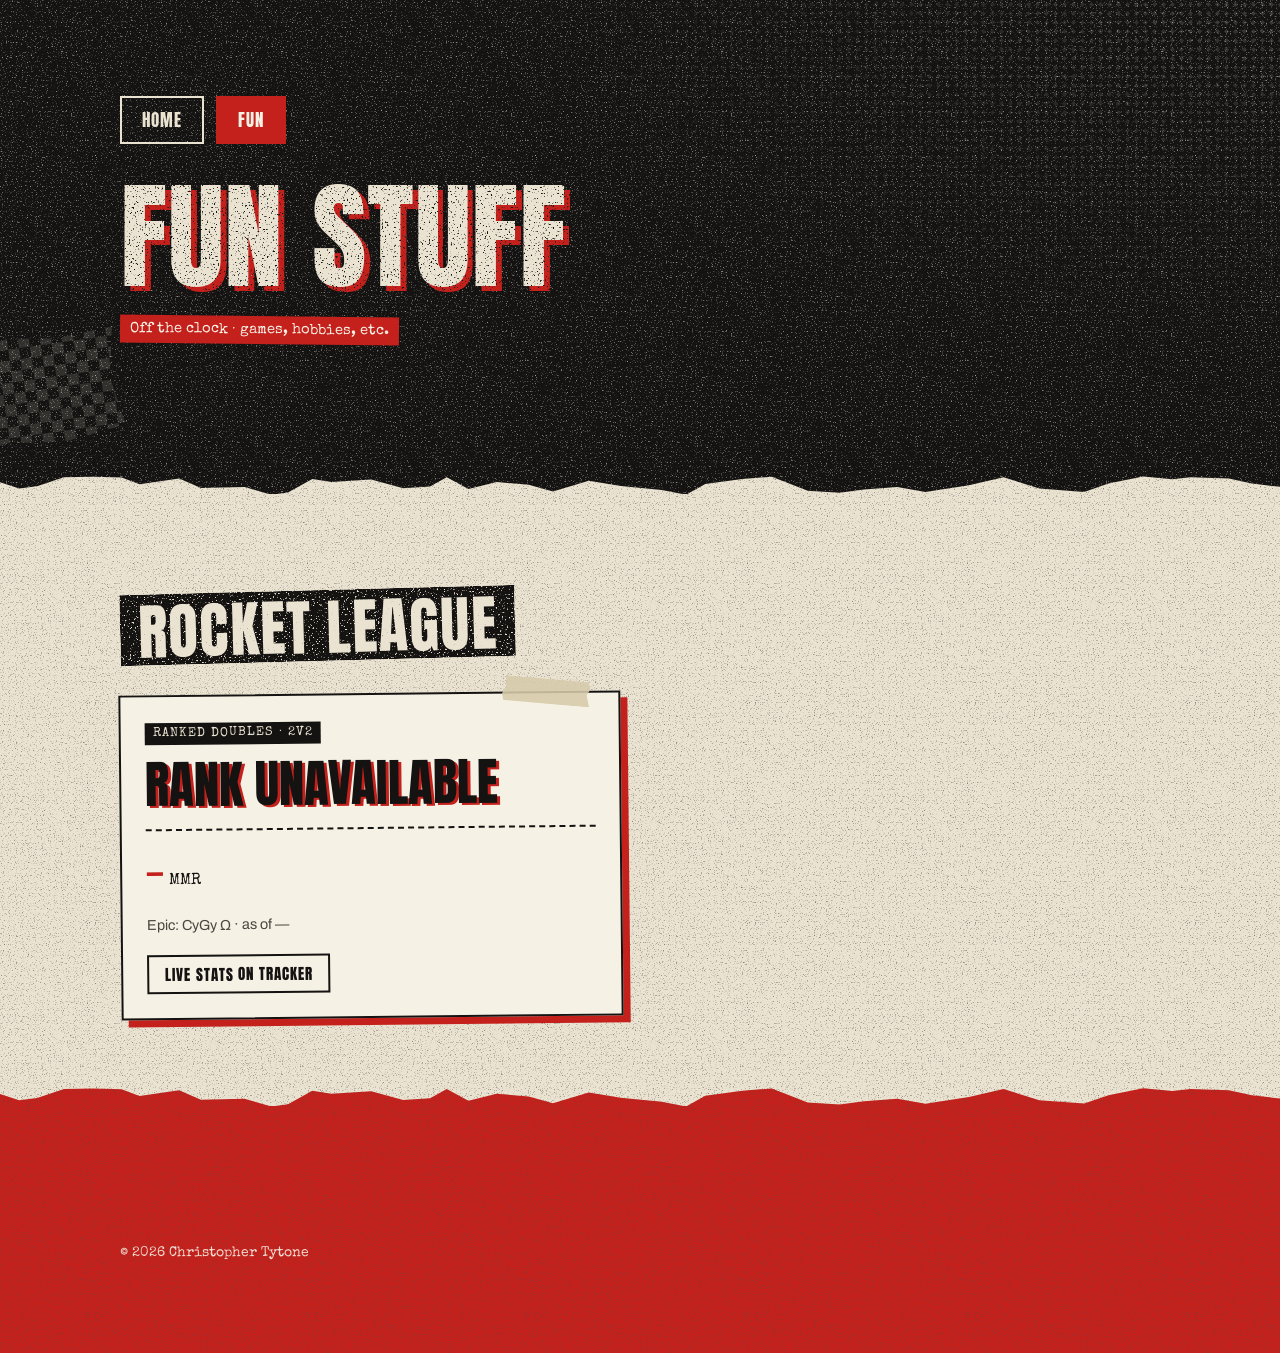
==== fun.html @ 28d4c664 "Add Fun page with auto-updating Rocket League rank" ====
<!doctype html>
<html lang="en">
<head>
  <meta charset="utf-8">
  <meta name="viewport" content="width=device-width,initial-scale=1">
  <title>Fun · Christopher Tytone</title>
  <meta name="description" content="The non-work stuff: games, hobbies, and whatever else.">
  <link rel="preconnect" href="https://fonts.googleapis.com">
  <link rel="preconnect" href="https://fonts.gstatic.com" crossorigin>
  <link href="https://fonts.googleapis.com/css2?family=Anton&family=Archivo:wght@400;600&family=Special+Elite&display=swap" rel="stylesheet">
  <link rel="stylesheet" href="styles.css">
</head>
<body>
  <header class="hero hero-compact">
    <div class="container">
      <nav class="links site-nav" aria-label="Site">
        <a class="btn" href="index.html">Home</a>
        <a class="btn btn-primary" href="fun.html" aria-current="page">Fun</a>
      </nav>
      <h1 class="name">Fun Stuff</h1>
      <p class="subline">Off the clock · games, hobbies, etc.</p>
    </div>
  </header>

  <main>
    <section id="fun" class="section" aria-labelledby="fun-heading">
      <div class="container">
        <h2 id="fun-heading" class="section-title">Rocket League</h2>
        <div class="fun-grid">

          <!--
            Filled in from data/rocket-league.json, which the
            "Update Rocket League rank" GitHub Action refreshes every 6 hours.
            If the file can't be loaded, the card shows "Rank unavailable".
          -->
          <article class="rank-card" id="rl-card">
            <p class="label" data-rl="playlist">Ranked Doubles · 2v2</p>
            <p class="rank-name" data-rl="rank">Rank loading…</p>
            <p class="rank-division" data-rl="division"></p>
            <p class="rank-mmr"><span data-rl="mmr">—</span> MMR</p>
            <p class="rank-meta">Epic: CyGy Ω · as of <time data-rl="updated">—</time></p>
            <a class="btn btn-small" href="https://rocketleague.tracker.network/rocket-league/profile/epic/CyGy%20%CE%A9/mmr?playlist=11" target="_blank" rel="noopener noreferrer">Live stats on Tracker</a>
          </article>

        </div>
      </div>
    </section>
  </main>

  <footer id="contact" class="section">
    <div class="container">
      <p class="small">© <span id="year"></span> Christopher Tytone</p>
    </div>
  </footer>

  <script>
    document.getElementById('year').textContent = new Date().getFullYear();

    // Rocket League rank, written by the GitHub Action
    fetch('data/rocket-league.json', { cache: 'no-cache' })
      .then(r => r.ok ? r.json() : Promise.reject(r.status))
      .then(d => {
        const set = (k, v) => { const el = document.querySelector(`[data-rl="${k}"]`); if (el && v != null) el.textContent = v; };
        set('playlist', d.playlist);
        set('rank', d.rank);
        set('division', d.division);
        set('mmr', d.mmr != null ? Number(d.mmr).toLocaleString() : null);
        if (d.updated) {
          const t = document.querySelector('[data-rl="updated"]');
          t.dateTime = d.updated;
          t.textContent = new Date(d.updated).toLocaleDateString(undefined, { month: 'short', day: 'numeric', year: 'numeric' });
        }
      })
      .catch(() => {
        document.querySelector('[data-rl="rank"]').textContent = 'Rank unavailable';
      });
  </script>
</body>
</html>
---- styles.css ----
/* Tokens */
:root{
  --ink: #141312;
  --paper: #ebe3d1;
  --paper-light: #f6f1e5;
  --red: #c4201c;
  --muted: #4a4640;
  --container-max: 1080px;
  --display: "Anton", Impact, "Arial Narrow", sans-serif;
  --type: "Special Elite", "Courier New", monospace;
  --sans: "Archivo", system-ui, -apple-system, "Segoe UI", Roboto, sans-serif;

  /* Textures: tiny inline SVGs, so no image downloads */
  --speck-dark: url("data:image/svg+xml,%3Csvg xmlns='http://www.w3.org/2000/svg' width='220' height='220'%3E%3Cfilter id='n'%3E%3CfeTurbulence type='fractalNoise' baseFrequency='.85' numOctaves='2' stitchTiles='stitch'/%3E%3CfeColorMatrix values='0 0 0 0 .08 0 0 0 0 .07 0 0 0 0 .06 2.2 0 0 0 -1.25'/%3E%3C/filter%3E%3Crect width='100%25' height='100%25' filter='url(%23n)'/%3E%3C/svg%3E");
  --speck-light: url("data:image/svg+xml,%3Csvg xmlns='http://www.w3.org/2000/svg' width='220' height='220'%3E%3Cfilter id='n'%3E%3CfeTurbulence type='fractalNoise' baseFrequency='.8' numOctaves='2' stitchTiles='stitch'/%3E%3CfeColorMatrix values='0 0 0 0 .92 0 0 0 0 .89 0 0 0 0 .82 2.2 0 0 0 -1.3'/%3E%3C/filter%3E%3Crect width='100%25' height='100%25' filter='url(%23n)'/%3E%3C/svg%3E");
  --blotch: url("data:image/svg+xml,%3Csvg xmlns='http://www.w3.org/2000/svg' width='600' height='600'%3E%3Cfilter id='n'%3E%3CfeTurbulence type='fractalNoise' baseFrequency='.012' numOctaves='4' stitchTiles='stitch'/%3E%3CfeColorMatrix values='0 0 0 0 0 0 0 0 0 0 0 0 0 0 0 3 0 0 0 -1.55'/%3E%3C/filter%3E%3Crect width='100%25' height='100%25' filter='url(%23n)'/%3E%3C/svg%3E");
  /* Mask that knocks small holes out of big type, like a worn stamp */
  --distress: url("data:image/svg+xml,%3Csvg xmlns='http://www.w3.org/2000/svg' width='300' height='300'%3E%3Cfilter id='n'%3E%3CfeTurbulence type='fractalNoise' baseFrequency='.55' numOctaves='3' stitchTiles='stitch'/%3E%3CfeColorMatrix values='0 0 0 0 0 0 0 0 0 0 0 0 0 0 0 -8 0 0 0 6'/%3E%3C/filter%3E%3Crect width='100%25' height='100%25' filter='url(%23n)'/%3E%3C/svg%3E");
  --halftone: radial-gradient(circle, currentColor 32%, transparent 34%);
  --tape: polygon(3% 0, 97% 4%, 100% 30%, 96% 55%, 100% 100%, 2% 96%, 0 70%, 4% 40%);
  --torn: polygon(0 100%, 0 41%, 1.5% 67%, 2.9% 58%, 5% 20%, 7.3% 18%, 9.5% 21%, 10.9% 49%, 14% 25%, 15.7% 65%, 19.1% 61%, 21.2% 93%, 22.5% 84%, 24.4% 27%, 25.9% 40%, 29% 29%, 31.5% 66%, 33.6% 59%, 34.9% 20%, 36.6% 69%, 38.8% 40%, 41.3% 51%, 43.2% 79%, 46% 35%, 48.5% 57%, 51.7% 73%, 53.6% 93%, 55.1% 48%, 58% 27%, 60.3% 18%, 63.1% 76%, 65.6% 85%, 67.5% 71%, 70.1% 61%, 72.3% 82%, 75.7% 53%, 78.4% 20%, 81.2% 67%, 84.7% 81%, 86.6% 46%, 89.3% 17%, 91.6% 28%, 93% 20%, 96% 25%, 97.8% 46%, 100% 60%, 100% 100%);
}

/* Base */
*{ box-sizing:border-box; }
html{ background:var(--ink); overflow-x:hidden; }
body{
  margin:0;
  background:var(--paper);
  color:var(--ink);
  font-family:var(--sans);
  line-height:1.6;
  -webkit-font-smoothing:antialiased;
  overflow-x:hidden;
}
a{ color:inherit; }
:focus-visible{ outline:3px dashed var(--red); outline-offset:3px; }

.container{
  position:relative;
  max-width:var(--container-max);
  margin:0 auto;
  padding:0 20px;
}

/* Buttons: stamped, square-cut labels */
.btn{
  display:inline-flex;
  align-items:center;
  justify-content:center;
  padding:9px 20px 8px;
  border:2px solid currentColor;
  background:transparent;
  color:var(--ink);
  font-family:var(--display);
  font-size:1.05rem;
  letter-spacing:.06em;
  text-transform:uppercase;
  text-decoration:none;
  transition:transform .12s ease, box-shadow .12s ease;
}
.btn:hover{ transform:translate(-3px,-3px); box-shadow:4px 4px 0 var(--red); }
.btn-primary{ background:var(--red); border-color:var(--red); color:var(--paper-light); }
.btn-primary:hover{ box-shadow:4px 4px 0 var(--paper); }
.btn-small{ padding:6px 16px 5px; font-size:.95rem; }

/* Hero */
.hero{
  position:relative;
  overflow:hidden;
  padding:56px 0 80px;
  background:var(--speck-light), var(--ink);
  color:var(--paper);
}
/* Halftone fade in the top-right corner */
.hero::before{
  content:"";
  position:absolute;
  top:0; right:0;
  width:65%; height:75%;
  color:rgba(235,227,209,.16);
  background:var(--halftone) 0 0 / 9px 9px;
  -webkit-mask-image:radial-gradient(ellipse at top right, #000 0%, transparent 70%);
          mask-image:radial-gradient(ellipse at top right, #000 0%, transparent 70%);
  pointer-events:none;
}
/* Checkerboard scrap */
.hero::after{
  content:"";
  position:absolute;
  left:-30px; bottom:50px;
  width:150px; height:110px;
  background:repeating-conic-gradient(var(--paper) 0 25%, transparent 0 50%) 0 0 / 22px 22px;
  opacity:.14;
  transform:rotate(-8deg);
  clip-path:polygon(4% 8%, 30% 0, 62% 6%, 100% 2%, 94% 48%, 100% 92%, 58% 100%, 20% 94%, 0 100%, 6% 52%);
  pointer-events:none;
}
.hero-inner{
  display:flex;
  flex-direction:column-reverse;
  align-items:flex-start;
  gap:40px;
}
.hero-text{ position:relative; z-index:1; }
.name{
  margin:0 0 24px;
  font-family:var(--display);
  font-weight:400;
  font-size:clamp(3.4rem, 13vw, 7.4rem);
  line-height:.95;
  letter-spacing:.005em;
  text-transform:uppercase;
  color:var(--paper);
  /* Off-register red print behind the type */
  text-shadow:.05em .045em 0 var(--red);
  -webkit-mask-image:var(--distress);
          mask-image:var(--distress);
}
.line{
  display:inline-block;
  margin:0 0 16px;
  max-width:34ch;
  padding:12px 16px;
  background:var(--paper-light) var(--speck-dark);
  color:var(--ink);
  font-size:clamp(1.08rem, 2.4vw, 1.3rem);
  font-weight:600;
  line-height:1.4;
  transform:rotate(-.8deg);
  clip-path:polygon(0 3%, 6% 0, 40% 2%, 70% 0, 100% 3%, 99% 50%, 100% 97%, 64% 100%, 30% 97%, 0 100%, 1% 52%);
}
/* Typewriter label strip */
.subline{
  display:table;
  margin:0 0 30px;
  padding:3px 10px;
  background:var(--red);
  color:var(--paper-light);
  font-family:var(--type);
  font-size:.92rem;
  line-height:1.5;
  transform:rotate(.6deg);
}
.links{ display:flex; flex-wrap:wrap; gap:12px; }
.hero .btn:not(.btn-primary){ color:var(--paper); }

/* Headshot pasted in with tape */
.avatar-wrap{
  position:relative;
  z-index:1;
  flex-shrink:0;
  margin:14px 0 0 4px;
  padding:10px 10px 30px;
  background:var(--paper-light) var(--speck-dark);
  transform:rotate(2.5deg);
  box-shadow:10px 10px 0 var(--red);
}
.avatar-wrap::before{
  content:"";
  position:absolute;
  top:-14px; left:50%;
  width:96px; height:28px;
  background:rgba(225,214,180,.82);
  transform:translateX(-50%) rotate(-4deg);
  clip-path:var(--tape);
}
.avatar{
  display:block;
  width:150px;
  height:150px;
  object-fit:cover;
  filter:grayscale(1) contrast(1.25) brightness(1.04);
}

/* Sections, each torn off the one above */
.section{ position:relative; padding:72px 0 64px; }
.section::before{
  content:"";
  position:absolute;
  left:0; right:0; top:-22px;
  height:24px;
  background:inherit;
  clip-path:var(--torn);
}
.section-title{
  display:inline-block;
  margin:0 0 32px;
  padding:.06em .3em 0;
  background:var(--ink);
  color:var(--paper);
  font-family:var(--display);
  font-weight:400;
  font-size:clamp(2.4rem, 7vw, 3.8rem);
  line-height:1.1;
  letter-spacing:.02em;
  text-transform:uppercase;
  transform:rotate(-1.5deg);
  -webkit-mask-image:var(--distress);
          mask-image:var(--distress);
}
.prose{ margin:0; max-width:64ch; font-size:1.08rem; }

/* Projects */
#projects{
  background:var(--speck-dark), var(--paper);
  counter-reset:project;
}
#projects::after{
  content:"";
  position:absolute;
  inset:0;
  background:var(--blotch);
  opacity:.1;
  pointer-events:none;
}
#projects .container{ z-index:1; }
.projects-grid{
  display:grid;
  gap:40px 36px;
  /* Two columns on wide screens; a single card keeps its column width instead of stretching */
  grid-template-columns:repeat(auto-fill, minmax(min(100%, 420px), 1fr));
}
.project{
  position:relative;
  display:flex;
  flex-direction:column;
  background:var(--paper-light);
  border:2px solid var(--ink);
  box-shadow:7px 7px 0 var(--ink);
  counter-increment:project;
  transform:rotate(-.6deg);
}
.project:nth-child(even){ transform:rotate(.7deg); }
/* Tape strip */
.project::before{
  content:"";
  position:absolute;
  z-index:2;
  top:-15px; right:28px;
  width:88px; height:26px;
  background:rgba(214,203,170,.88);
  transform:rotate(5deg);
  clip-path:var(--tape);
}
/* Big stencil number, counted by CSS */
.project::after{
  content:counter(project, decimal-leading-zero);
  position:absolute;
  z-index:2;
  top:12px; left:12px;
  padding:0 .14em;
  background:var(--red);
  color:var(--paper-light);
  font-family:var(--display);
  font-size:2.3rem;
  line-height:1.1;
  transform:rotate(-4deg);
  -webkit-mask-image:var(--distress);
          mask-image:var(--distress);
}
.project-media{
  display:block;
  width:100%;
  aspect-ratio:16 / 10;
  object-fit:cover;
  border-bottom:2px solid var(--ink);
}
.project-media.placeholder{
  display:grid;
  place-items:center;
  background:
    radial-gradient(circle, rgba(20,19,18,.2) 32%, transparent 34%) 0 0 / 8px 8px,
    linear-gradient(135deg, #cfc6b1, #e4dcc8);
  color:var(--ink);
  font-family:var(--type);
  font-size:.9rem;
  text-shadow:0 0 6px var(--paper-light), 0 0 2px var(--paper-light);
}
.project-body{
  display:flex;
  flex-direction:column;
  flex:1;
  padding:22px 22px 24px;
}
.project h3{
  margin:0 0 14px;
  font-family:var(--display);
  font-weight:400;
  font-size:2rem;
  line-height:1.05;
  letter-spacing:.01em;
  text-transform:uppercase;
}
.project p{ margin:0 0 16px; color:var(--muted); font-size:.98rem; }
.project .label{
  display:table;
  margin:0 0 6px;
  padding:1px 8px;
  background:var(--ink);
  color:var(--paper);
  font-family:var(--type);
  font-size:.8rem;
  letter-spacing:.08em;
  text-transform:uppercase;
}
.project .stack{
  margin-top:auto;
  padding-top:14px;
  border-top:2px dashed var(--ink);
  color:var(--ink);
  font-family:var(--type);
  font-size:.85rem;
}
.project-links{ display:flex; gap:10px; }

/* About */
#about{
  background:var(--speck-light), var(--ink);
  color:var(--paper);
}
#about .section-title{ background:var(--red); color:var(--paper-light); transform:rotate(1.2deg); }
#about::after{
  content:"";
  position:absolute;
  right:0; bottom:0;
  width:40%; height:80%;
  color:rgba(196,32,28,.35);
  background:var(--halftone) 0 0 / 10px 10px;
  -webkit-mask-image:radial-gradient(ellipse at bottom right, #000 0%, transparent 65%);
          mask-image:radial-gradient(ellipse at bottom right, #000 0%, transparent 65%);
  pointer-events:none;
}
#about .container{ z-index:1; }

/* Contact */
#contact{
  background:var(--speck-dark), var(--red);
  color:var(--paper-light);
}
#contact .section-title{ background:var(--ink); }
.contact{
  display:flex;
  flex-wrap:wrap;
  align-items:baseline;
  gap:8px 14px;
  margin:0;
  font-size:clamp(1.15rem, 3.4vw, 1.5rem);
  font-weight:600;
}
.contact a{ text-decoration-thickness:2px; text-underline-offset:4px; }
.contact a:hover{ background:var(--ink); text-decoration:none; }
.contact span{ opacity:.7; }
.small{ margin:40px 0 0; font-family:var(--type); font-size:.9rem; opacity:.9; }

/* Fun page */
.hero-compact{ padding:40px 0 64px; }
.site-nav{ margin-bottom:36px; }
.hero .btn[aria-current="page"]{ color:var(--paper-light); }
#fun{ background:var(--speck-dark), var(--paper); }
.fun-grid{
  display:grid;
  gap:40px 36px;
  grid-template-columns:repeat(auto-fill, minmax(min(100%, 340px), 1fr));
}
.rank-card{
  position:relative;
  padding:26px 24px 24px;
  background:var(--paper-light);
  border:2px solid var(--ink);
  box-shadow:7px 7px 0 var(--red);
  transform:rotate(-.6deg);
}
.rank-card::before{
  content:"";
  position:absolute;
  top:-15px; right:28px;
  width:88px; height:26px;
  background:rgba(214,203,170,.88);
  transform:rotate(5deg);
  clip-path:var(--tape);
}
.rank-card p{ margin:0; }
.rank-card .label{
  display:table;
  margin-bottom:14px;
  padding:1px 8px;
  background:var(--ink);
  color:var(--paper);
  font-family:var(--type);
  font-size:.8rem;
  letter-spacing:.08em;
  text-transform:uppercase;
}
.rank-name{
  font-family:var(--display);
  font-size:clamp(2.4rem, 8vw, 3.2rem);
  line-height:1;
  text-transform:uppercase;
  text-shadow:.04em .04em 0 var(--red);
}
.rank-division{ margin-top:6px !important; font-family:var(--type); font-size:1.05rem; }
.rank-mmr{
  margin:18px 0 !important;
  padding-top:14px;
  border-top:2px dashed var(--ink);
  font-family:var(--type);
}
.rank-mmr span{ font-family:var(--display); font-size:2rem; color:var(--red); }
.rank-meta{ margin-bottom:18px !important; color:var(--muted); font-size:.9rem; }

/* Wider screens */
@media (min-width:720px){
  .hero{ padding:96px 0 120px; }
  .hero-inner{ flex-direction:row; align-items:center; justify-content:space-between; gap:56px; }
  .avatar{ width:240px; height:240px; }
  .section{ padding:96px 0 88px; }
}

@media (prefers-reduced-motion:reduce){
  .btn{ transition:none; }
  .btn:hover{ transform:none; }
}
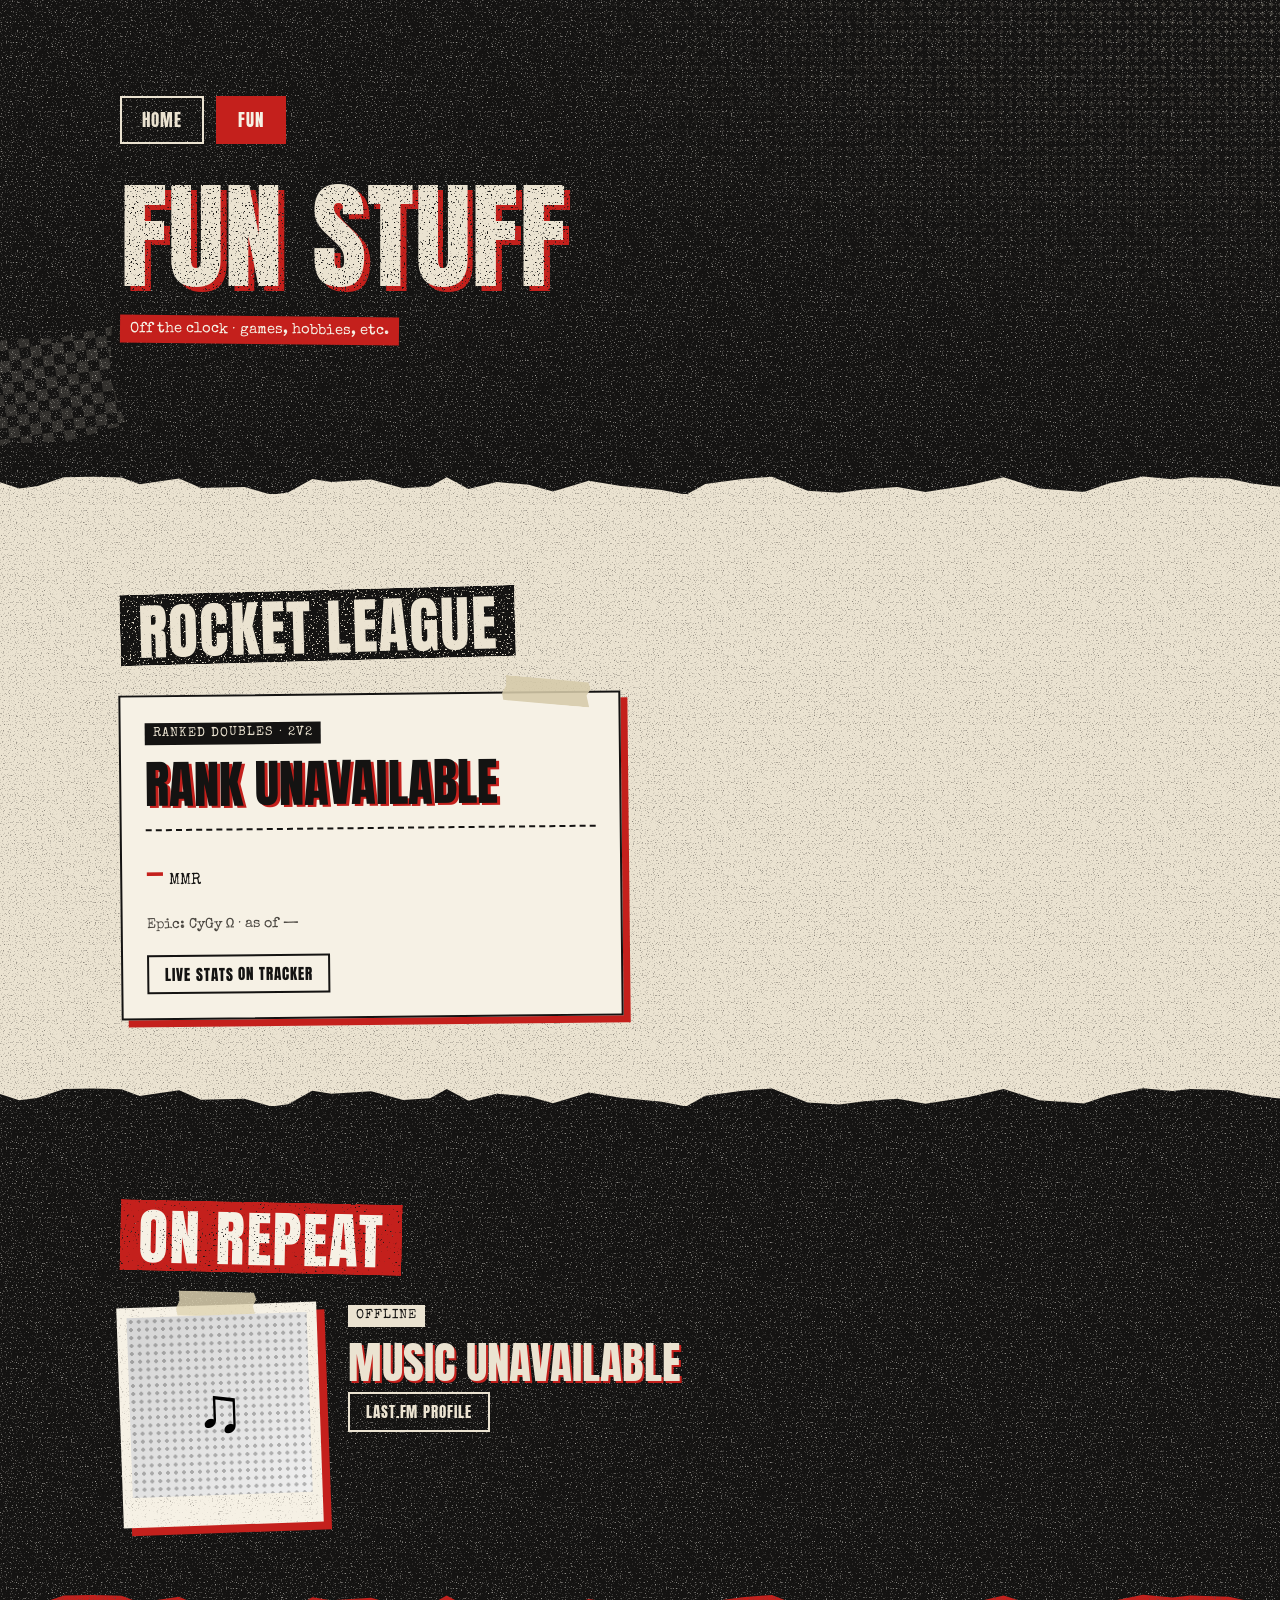
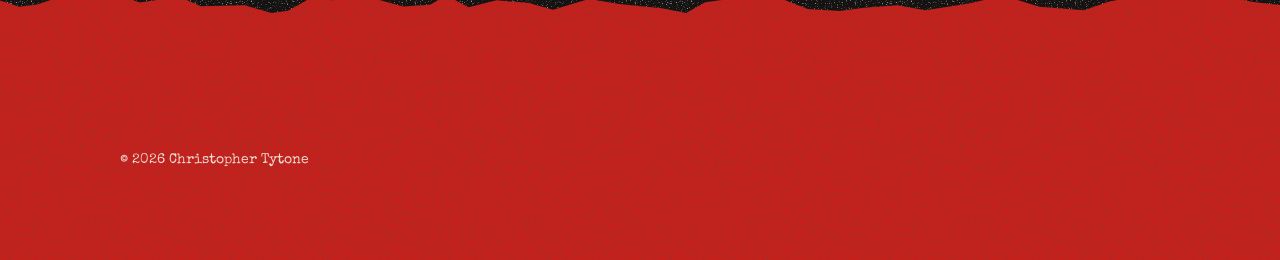
==== commit f7d1a009: "Update resume, use typewriter font sitewide, add Last.fm now playing" ====
--- a/fun.html
+++ b/fun.html
@@ -7,7 +7,7 @@
   <meta name="description" content="The non-work stuff: games, hobbies, and whatever else.">
   <link rel="preconnect" href="https://fonts.googleapis.com">
   <link rel="preconnect" href="https://fonts.gstatic.com" crossorigin>
-  <link href="https://fonts.googleapis.com/css2?family=Anton&family=Archivo:wght@400;600&family=Special+Elite&display=swap" rel="stylesheet">
+  <link href="https://fonts.googleapis.com/css2?family=Anton&family=Special+Elite&display=swap" rel="stylesheet">
   <link rel="stylesheet" href="styles.css">
 </head>
 <body>
@@ -45,6 +45,26 @@
         </div>
       </div>
     </section>
+
+    <section id="music" class="section" aria-labelledby="music-heading">
+      <div class="container">
+        <h2 id="music-heading" class="section-title">On Repeat</h2>
+        <!-- Filled in live from Last.fm by the script at the bottom of this page -->
+        <article class="np-card" id="np-card">
+          <div class="np-art-wrap">
+            <img class="np-art" id="np-art" alt="" width="300" height="300" hidden>
+            <div class="np-art placeholder" id="np-art-placeholder" aria-hidden="true">♫</div>
+          </div>
+          <div class="np-body">
+            <p class="label" id="np-status">Loading…</p>
+            <p class="np-track" id="np-track">—</p>
+            <p class="np-artist" id="np-artist"></p>
+            <ol class="np-recent" id="np-recent" aria-label="Recently played"></ol>
+            <a class="btn btn-small" id="np-profile" href="https://www.last.fm/" target="_blank" rel="noopener noreferrer">Last.fm profile</a>
+          </div>
+        </article>
+      </div>
+    </section>
   </main>
 
   <footer id="contact" class="section">
@@ -74,6 +94,63 @@
       .catch(() => {
         document.querySelector('[data-rl="rank"]').textContent = 'Rank unavailable';
       });
+
+    // Last.fm now playing. The API key is a read-only public key (fine to
+    // ship in the page); never put the Last.fm "shared secret" here.
+    const LASTFM_USER = 'ctytone';
+    const LASTFM_KEY = '8ba0504ce48da1bf2ca8a270a9230cf9';
+
+    const $ = id => document.getElementById(id);
+    $('np-profile').href = `https://www.last.fm/user/${encodeURIComponent(LASTFM_USER)}`;
+
+    function timeAgo(unix) {
+      const s = Math.floor(Date.now() / 1000) - unix;
+      if (s < 3600) return `${Math.max(1, Math.floor(s / 60))} min ago`;
+      if (s < 86400) return `${Math.floor(s / 3600)} hr ago`;
+      return `${Math.floor(s / 86400)} days ago`;
+    }
+
+    function loadNowPlaying() {
+      const url = 'https://ws.audioscrobbler.com/2.0/?method=user.getrecenttracks&format=json&limit=5'
+        + `&user=${encodeURIComponent(LASTFM_USER)}&api_key=${encodeURIComponent(LASTFM_KEY)}`;
+      fetch(url)
+        .then(r => r.json())
+        .then(d => {
+          const tracks = d?.recenttracks?.track;
+          if (!tracks || !tracks.length) throw new Error(d?.message || 'No tracks');
+          const [first, ...rest] = tracks;
+          const live = first['@attr']?.nowplaying === 'true';
+
+          $('np-status').textContent = live
+            ? 'Now playing'
+            : `Last played · ${first.date ? timeAgo(Number(first.date.uts)) : ''}`;
+          $('np-card').classList.toggle('is-live', live);
+          $('np-track').textContent = first.name;
+          $('np-artist').textContent = first.artist['#text'];
+
+          // Last.fm returns an empty string or a grey star placeholder when there's no art
+          const art = first.image?.find(i => i.size === 'extralarge')?.['#text'];
+          const hasArt = art && !art.includes('2a96cbd8b46e442fc41c2b86b821562f');
+          $('np-art').hidden = !hasArt;
+          $('np-art-placeholder').hidden = hasArt;
+          if (hasArt) {
+            $('np-art').src = art;
+            $('np-art').alt = `Album art for ${first.album?.['#text'] || first.name}`;
+          }
+
+          $('np-recent').replaceChildren(...rest.slice(0, 4).map(t => {
+            const li = document.createElement('li');
+            li.textContent = `${t.name} — ${t.artist['#text']}`;
+            return li;
+          }));
+        })
+        .catch(() => {
+          $('np-status').textContent = 'Offline';
+          $('np-track').textContent = 'Music unavailable';
+        });
+    }
+    loadNowPlaying();
+    setInterval(loadNowPlaying, 60000);
   </script>
 </body>
 </html>
--- a/styles.css
+++ b/styles.css
@@ -8,7 +8,6 @@
   --container-max: 1080px;
   --display: "Anton", Impact, "Arial Narrow", sans-serif;
   --type: "Special Elite", "Courier New", monospace;
-  --sans: "Archivo", system-ui, -apple-system, "Segoe UI", Roboto, sans-serif;
 
   /* Textures: tiny inline SVGs, so no image downloads */
   --speck-dark: url("data:image/svg+xml,%3Csvg xmlns='http://www.w3.org/2000/svg' width='220' height='220'%3E%3Cfilter id='n'%3E%3CfeTurbulence type='fractalNoise' baseFrequency='.85' numOctaves='2' stitchTiles='stitch'/%3E%3CfeColorMatrix values='0 0 0 0 .08 0 0 0 0 .07 0 0 0 0 .06 2.2 0 0 0 -1.25'/%3E%3C/filter%3E%3Crect width='100%25' height='100%25' filter='url(%23n)'/%3E%3C/svg%3E");
@@ -28,7 +27,7 @@
   margin:0;
   background:var(--paper);
   color:var(--ink);
-  font-family:var(--sans);
+  font-family:var(--type);
   line-height:1.6;
   -webkit-font-smoothing:antialiased;
   overflow-x:hidden;
@@ -124,9 +123,9 @@
   padding:12px 16px;
   background:var(--paper-light) var(--speck-dark);
   color:var(--ink);
-  font-size:clamp(1.08rem, 2.4vw, 1.3rem);
-  font-weight:600;
-  line-height:1.4;
+  font-family:var(--type);
+  font-size:clamp(1.1rem, 2.5vw, 1.35rem);
+  line-height:1.45;
   transform:rotate(-.8deg);
   clip-path:polygon(0 3%, 6% 0, 40% 2%, 70% 0, 100% 3%, 99% 50%, 100% 97%, 64% 100%, 30% 97%, 0 100%, 1% 52%);
 }
@@ -346,7 +345,6 @@
   gap:8px 14px;
   margin:0;
   font-size:clamp(1.15rem, 3.4vw, 1.5rem);
-  font-weight:600;
 }
 .contact a{ text-decoration-thickness:2px; text-underline-offset:4px; }
 .contact a:hover{ background:var(--ink); text-decoration:none; }
@@ -409,6 +407,96 @@
 .rank-mmr span{ font-family:var(--display); font-size:2rem; color:var(--red); }
 .rank-meta{ margin-bottom:18px !important; color:var(--muted); font-size:.9rem; }
 
+/* Now playing (Last.fm) */
+#music{
+  background:var(--speck-light), var(--ink);
+  color:var(--paper);
+}
+#music .section-title{ background:var(--red); color:var(--paper-light); transform:rotate(1.2deg); }
+.np-card{
+  display:flex;
+  flex-wrap:wrap;
+  gap:28px;
+  align-items:flex-start;
+  max-width:760px;
+}
+.np-art-wrap{
+  position:relative;
+  flex-shrink:0;
+  padding:10px 10px 30px;
+  background:var(--paper-light) var(--speck-dark);
+  transform:rotate(-2deg);
+  box-shadow:8px 8px 0 var(--red);
+}
+.np-art-wrap::before{
+  content:"";
+  position:absolute;
+  top:-14px; left:50%;
+  width:80px; height:26px;
+  background:rgba(225,214,180,.82);
+  transform:translateX(-50%) rotate(3deg);
+  clip-path:var(--tape);
+}
+.np-art{
+  display:block;
+  width:180px; height:180px;
+  object-fit:cover;
+  filter:grayscale(1) contrast(1.2);
+}
+.np-art.placeholder{
+  display:grid;
+  place-items:center;
+  background:
+    radial-gradient(circle, rgba(20,19,18,.25) 32%, transparent 34%) 0 0 / 8px 8px,
+    linear-gradient(135deg, #cfc6b1, #e4dcc8);
+  color:var(--ink);
+  font-family:var(--display);
+  font-size:4rem;
+}
+.np-art[hidden]{ display:none; }
+.np-body{ flex:1; min-width:240px; }
+.np-body p{ margin:0; }
+.np-body .label{
+  display:table;
+  margin-bottom:12px;
+  padding:1px 8px;
+  background:var(--paper);
+  color:var(--ink);
+  font-family:var(--type);
+  font-size:.8rem;
+  letter-spacing:.08em;
+  text-transform:uppercase;
+}
+/* Pulsing red dot when a track is actually playing */
+.np-card.is-live .label::before{
+  content:"";
+  display:inline-block;
+  width:.6em; height:.6em;
+  margin-right:.45em;
+  border-radius:50%;
+  background:var(--red);
+  animation:np-pulse 1.2s ease-in-out infinite;
+}
+@keyframes np-pulse{ 50%{ opacity:.25; } }
+.np-track{
+  font-family:var(--display);
+  font-size:clamp(2rem, 6vw, 2.8rem);
+  line-height:1.05;
+  text-transform:uppercase;
+  text-shadow:.04em .04em 0 var(--red);
+}
+.np-artist{ margin-top:6px !important; font-size:1.1rem; opacity:.9; }
+.np-recent{
+  margin:20px 0;
+  padding:14px 0 0 1.4em;
+  border-top:2px dashed var(--paper);
+  font-size:.92rem;
+  opacity:.85;
+}
+.np-recent li{ margin-bottom:4px; }
+.np-recent:empty{ display:none; }
+#music .btn{ color:var(--paper); }
+
 /* Wider screens */
 @media (min-width:720px){
   .hero{ padding:96px 0 120px; }
@@ -420,4 +508,5 @@
 @media (prefers-reduced-motion:reduce){
   .btn{ transition:none; }
   .btn:hover{ transform:none; }
-}
+  .np-card.is-live .label::before{ animation:none; }
+}
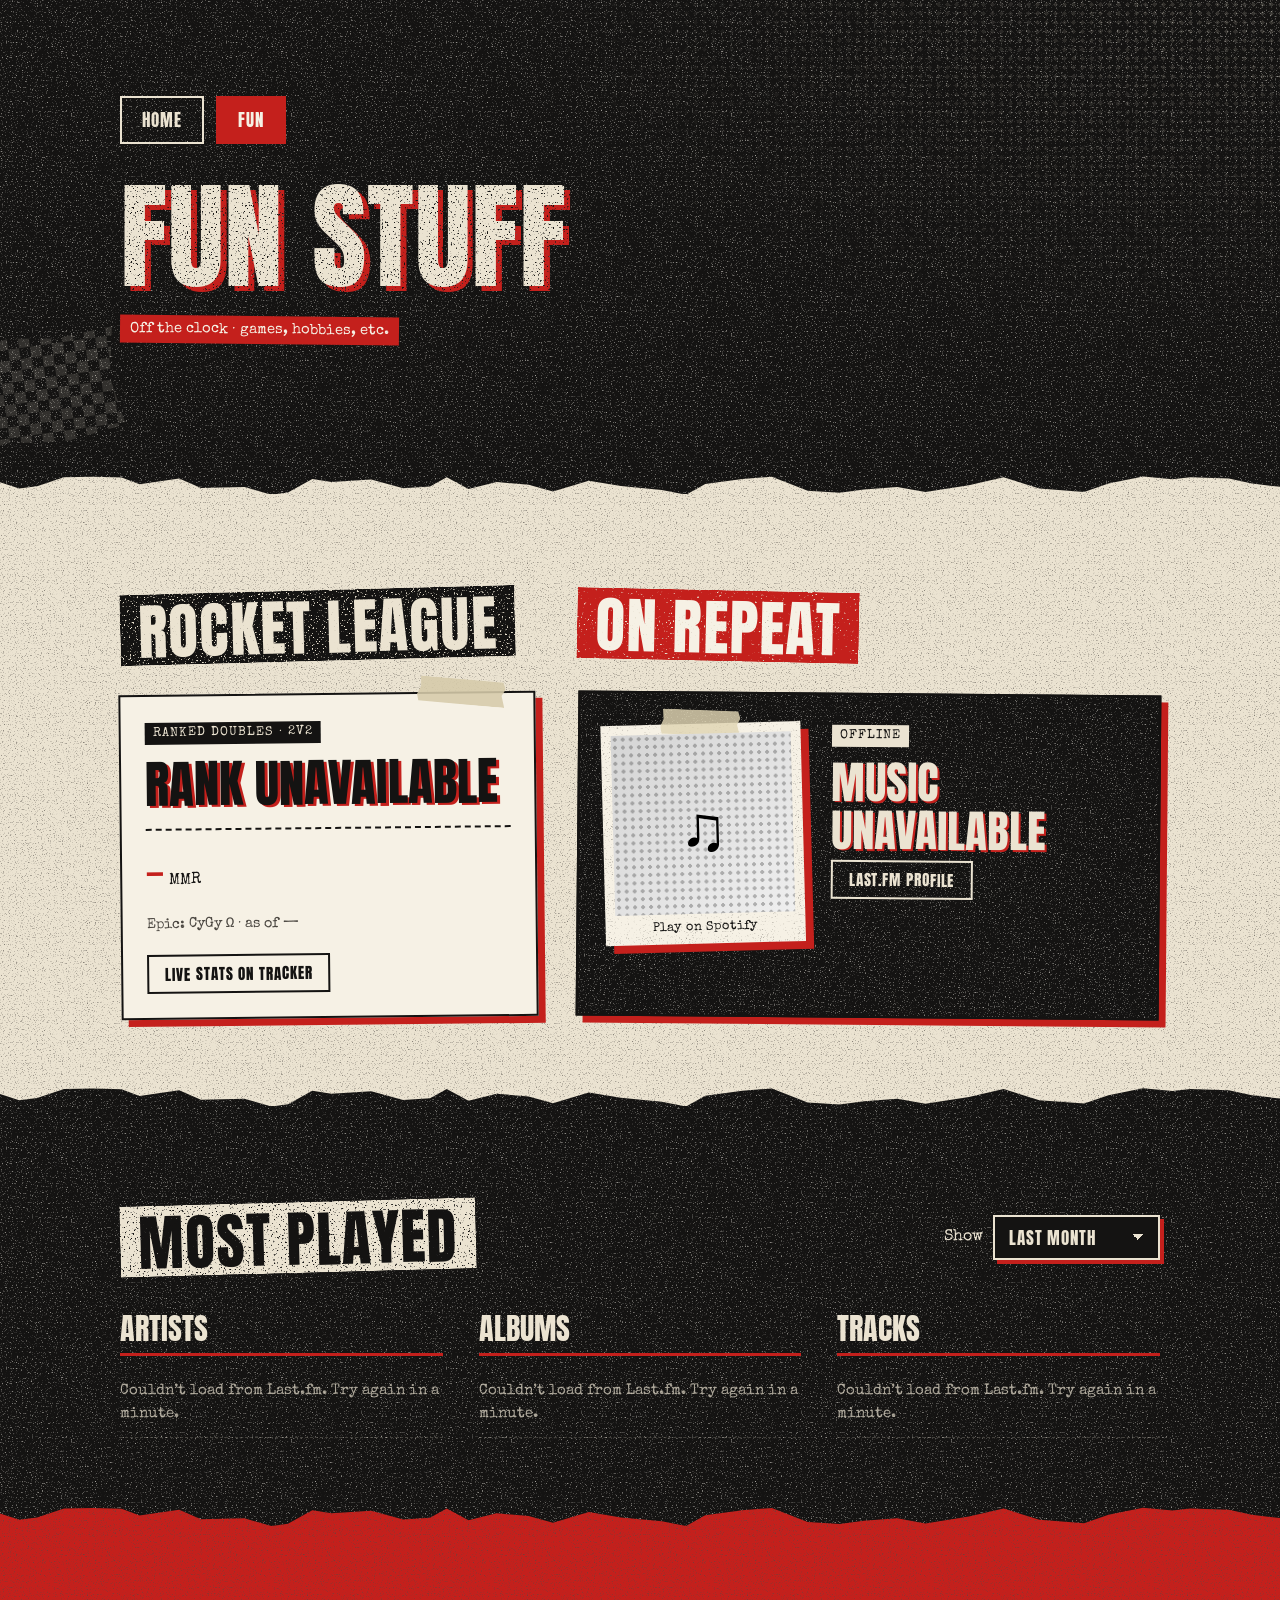
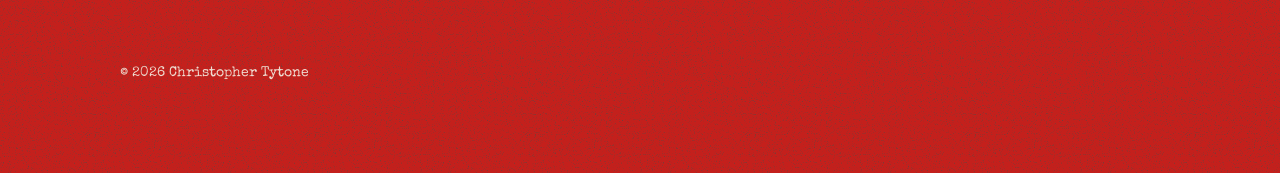
==== commit f3e5c4d3: "Fun page: side-by-side layout, Last.fm top charts, Spotify link on cover" ====
--- a/fun.html
+++ b/fun.html
@@ -23,11 +23,11 @@
   </header>
 
   <main>
-    <section id="fun" class="section" aria-labelledby="fun-heading">
-      <div class="container">
-        <h2 id="fun-heading" class="section-title">Rocket League</h2>
-        <div class="fun-grid">
-
+    <section id="fun" class="section" aria-label="Fun stuff">
+      <div class="container fun-grid">
+
+        <div class="fun-block" aria-labelledby="fun-heading">
+          <h2 id="fun-heading" class="section-title">Rocket League</h2>
           <!--
             Filled in from data/rocket-league.json, which the
             "Update Rocket League rank" GitHub Action refreshes every 6 hours.
@@ -41,28 +41,62 @@
             <p class="rank-meta">Epic: CyGy Ω · as of <time data-rl="updated">—</time></p>
             <a class="btn btn-small" href="https://rocketleague.tracker.network/rocket-league/profile/epic/CyGy%20%CE%A9/mmr?playlist=11" target="_blank" rel="noopener noreferrer">Live stats on Tracker</a>
           </article>
-
-        </div>
+        </div>
+
+        <div class="fun-block fun-block-music" aria-labelledby="music-heading">
+          <h2 id="music-heading" class="section-title">On Repeat</h2>
+          <!-- Filled in live from Last.fm by the script at the bottom of this page -->
+          <article class="np-card" id="np-card">
+            <a class="np-art-wrap" id="np-link" href="https://open.spotify.com/" target="_blank" rel="noopener noreferrer">
+              <img class="np-art" id="np-art" alt="" width="300" height="300" hidden>
+              <div class="np-art placeholder" id="np-art-placeholder" aria-hidden="true">♫</div>
+              <span class="np-play" aria-hidden="true">Play on Spotify</span>
+            </a>
+            <div class="np-body">
+              <p class="label" id="np-status">Loading…</p>
+              <p class="np-track" id="np-track">—</p>
+              <p class="np-artist" id="np-artist"></p>
+              <ol class="np-recent" id="np-recent" aria-label="Recently played"></ol>
+              <a class="btn btn-small" id="np-profile" href="https://www.last.fm/" target="_blank" rel="noopener noreferrer">Last.fm profile</a>
+            </div>
+          </article>
+        </div>
+
       </div>
     </section>
 
-    <section id="music" class="section" aria-labelledby="music-heading">
+    <section id="charts" class="section" aria-labelledby="charts-heading">
       <div class="container">
-        <h2 id="music-heading" class="section-title">On Repeat</h2>
-        <!-- Filled in live from Last.fm by the script at the bottom of this page -->
-        <article class="np-card" id="np-card">
-          <div class="np-art-wrap">
-            <img class="np-art" id="np-art" alt="" width="300" height="300" hidden>
-            <div class="np-art placeholder" id="np-art-placeholder" aria-hidden="true">♫</div>
+        <div class="charts-head">
+          <h2 id="charts-heading" class="section-title">Most Played</h2>
+          <label class="period-picker">
+            <span>Show</span>
+            <select id="period">
+              <option value="7day">Last 7 days</option>
+              <option value="1month" selected>Last month</option>
+              <option value="3month">Last 3 months</option>
+              <option value="6month">Last 6 months</option>
+              <option value="12month">Last year</option>
+              <option value="overall">All time</option>
+            </select>
+          </label>
+        </div>
+
+        <!-- Filled in from Last.fm top artists / albums / tracks for the chosen period -->
+        <div class="charts-grid" aria-live="polite">
+          <div class="chart">
+            <h3>Artists</h3>
+            <ol class="chart-list" id="chart-artists"></ol>
           </div>
-          <div class="np-body">
-            <p class="label" id="np-status">Loading…</p>
-            <p class="np-track" id="np-track">—</p>
-            <p class="np-artist" id="np-artist"></p>
-            <ol class="np-recent" id="np-recent" aria-label="Recently played"></ol>
-            <a class="btn btn-small" id="np-profile" href="https://www.last.fm/" target="_blank" rel="noopener noreferrer">Last.fm profile</a>
+          <div class="chart">
+            <h3>Albums</h3>
+            <ol class="chart-list" id="chart-albums"></ol>
           </div>
-        </article>
+          <div class="chart">
+            <h3>Tracks</h3>
+            <ol class="chart-list" id="chart-tracks"></ol>
+          </div>
+        </div>
       </div>
     </section>
   </main>
@@ -133,10 +167,13 @@
           const hasArt = art && !art.includes('2a96cbd8b46e442fc41c2b86b821562f');
           $('np-art').hidden = !hasArt;
           $('np-art-placeholder').hidden = hasArt;
-          if (hasArt) {
-            $('np-art').src = art;
-            $('np-art').alt = `Album art for ${first.album?.['#text'] || first.name}`;
-          }
+          if (hasArt) $('np-art').src = art;
+
+          // No Spotify API without a server, so link to a Spotify search for
+          // "track artist"; the song is almost always the top result.
+          const artist = first.artist['#text'];
+          $('np-link').href = `https://open.spotify.com/search/${encodeURIComponent(`${first.name} ${artist}`)}`;
+          $('np-link').setAttribute('aria-label', `Play ${first.name} by ${artist} on Spotify`);
 
           $('np-recent').replaceChildren(...rest.slice(0, 4).map(t => {
             const li = document.createElement('li');
@@ -151,6 +188,105 @@
     }
     loadNowPlaying();
     setInterval(loadNowPlaying, 60000);
+
+    // Most played: top artists, albums and tracks for the chosen period
+    const CHART_LIMIT = 5;
+    const NO_ART = '2a96cbd8b46e442fc41c2b86b821562f'; // Last.fm's blank star image
+    const chartCache = {};
+
+    function lastfm(method, period) {
+      const url = `https://ws.audioscrobbler.com/2.0/?method=user.${method}&format=json`
+        + `&user=${encodeURIComponent(LASTFM_USER)}&api_key=${encodeURIComponent(LASTFM_KEY)}`
+        + `&period=${period}&limit=${CHART_LIMIT}`;
+      return fetch(url).then(r => r.json()).then(d => {
+        if (d.error) throw new Error(d.message);
+        return d;
+      });
+    }
+
+    function chartItem({ title, sub, plays, art }) {
+      const li = document.createElement('li');
+      // Albums always get an art slot (blank square if Last.fm has none) so rows line up
+      if (art !== undefined) {
+        const img = document.createElement(art ? 'img' : 'div');
+        img.className = art ? 'chart-art' : 'chart-art placeholder';
+        if (art) {
+          img.src = art;
+          img.alt = '';
+          img.width = 48; img.height = 48;
+          img.loading = 'lazy';
+        }
+        li.append(img);
+      }
+      const text = document.createElement('div');
+      text.className = 'chart-text';
+      const t = document.createElement('span');
+      t.className = 'chart-title';
+      t.textContent = title;
+      text.append(t);
+      if (sub) {
+        const s = document.createElement('span');
+        s.className = 'chart-sub';
+        s.textContent = sub;
+        text.append(s);
+      }
+      const p = document.createElement('span');
+      p.className = 'chart-plays';
+      p.textContent = `${Number(plays).toLocaleString()} ${plays == 1 ? 'play' : 'plays'}`;
+      li.append(text, p);
+      return li;
+    }
+
+    function fillChart(id, items) {
+      const list = $(id);
+      if (!items.length) {
+        const li = document.createElement('li');
+        li.className = 'chart-empty';
+        li.textContent = 'Nothing played in this period.';
+        list.replaceChildren(li);
+        return;
+      }
+      list.replaceChildren(...items.map(chartItem));
+    }
+
+    function setChartStatus(text) {
+      for (const id of ['chart-artists', 'chart-albums', 'chart-tracks']) {
+        const li = document.createElement('li');
+        li.className = 'chart-empty';
+        li.textContent = text;
+        $(id).replaceChildren(li);
+      }
+    }
+
+    function loadCharts(period) {
+      if (!chartCache[period]) {
+        setChartStatus('Loading…');
+        chartCache[period] = Promise.all([
+          lastfm('gettopartists', period),
+          lastfm('gettopalbums', period),
+          lastfm('gettoptracks', period),
+        ]).catch(err => { delete chartCache[period]; throw err; });
+      }
+      chartCache[period]
+        .then(([a, al, t]) => {
+          if ($('period').value !== period) return; // user picked another period meanwhile
+          fillChart('chart-artists', (a.topartists?.artist ?? []).map(x => ({
+            title: x.name, plays: x.playcount,
+          })));
+          fillChart('chart-albums', (al.topalbums?.album ?? []).map(x => {
+            const art = x.image?.find(i => i.size === 'large')?.['#text'];
+            return { title: x.name, sub: x.artist?.name, plays: x.playcount,
+                     art: art && !art.includes(NO_ART) ? art : '' };
+          }));
+          fillChart('chart-tracks', (t.toptracks?.track ?? []).map(x => ({
+            title: x.name, sub: x.artist?.name, plays: x.playcount,
+          })));
+        })
+        .catch(() => setChartStatus('Couldn’t load from Last.fm. Try again in a minute.'));
+    }
+
+    $('period').addEventListener('change', e => loadCharts(e.target.value));
+    loadCharts($('period').value);
   </script>
 </body>
 </html>
--- a/styles.css
+++ b/styles.css
@@ -356,11 +356,16 @@
 .site-nav{ margin-bottom:36px; }
 .hero .btn[aria-current="page"]{ color:var(--paper-light); }
 #fun{ background:var(--speck-dark), var(--paper); }
+/* Rocket League and music side by side on wide screens, stacked on phones */
 .fun-grid{
   display:grid;
-  gap:40px 36px;
-  grid-template-columns:repeat(auto-fill, minmax(min(100%, 340px), 1fr));
-}
+  gap:56px 40px;
+  grid-template-columns:1fr;
+  align-items:stretch;
+}
+.fun-block{ display:flex; flex-direction:column; align-items:flex-start; }
+.fun-block > article{ flex:1; align-self:stretch; }
+.fun-block-music .section-title{ background:var(--red); color:var(--paper-light); transform:rotate(1.2deg); }
 .rank-card{
   position:relative;
   padding:26px 24px 24px;
@@ -408,21 +413,25 @@
 .rank-meta{ margin-bottom:18px !important; color:var(--muted); font-size:.9rem; }
 
 /* Now playing (Last.fm) */
-#music{
-  background:var(--speck-light), var(--ink);
-  color:var(--paper);
-}
-#music .section-title{ background:var(--red); color:var(--paper-light); transform:rotate(1.2deg); }
 .np-card{
   display:flex;
   flex-wrap:wrap;
   gap:28px;
   align-items:flex-start;
-  max-width:760px;
+  padding:30px 24px 24px;
+  background:var(--speck-light), var(--ink);
+  color:var(--paper);
+  border:2px solid var(--ink);
+  box-shadow:7px 7px 0 var(--red);
+  transform:rotate(.5deg);
 }
 .np-art-wrap{
   position:relative;
+  display:block;
   flex-shrink:0;
+  color:var(--ink);
+  text-decoration:none;
+  transition:transform .12s ease, box-shadow .12s ease;
   padding:10px 10px 30px;
   background:var(--paper-light) var(--speck-dark);
   transform:rotate(-2deg);
@@ -454,7 +463,17 @@
   font-size:4rem;
 }
 .np-art[hidden]{ display:none; }
-.np-body{ flex:1; min-width:240px; }
+/* Handwritten-style caption in the photo's bottom strip says it's clickable */
+.np-play{
+  position:absolute;
+  left:0; right:0; bottom:6px;
+  font-family:var(--type);
+  font-size:.8rem;
+  text-align:center;
+}
+.np-art-wrap:hover{ transform:rotate(-2deg) translate(-3px,-3px); box-shadow:11px 11px 0 var(--red); }
+.np-art-wrap:hover .np-play{ text-decoration:underline; }
+.np-body{ flex:1; min-width:200px; }
 .np-body p{ margin:0; }
 .np-body .label{
   display:table;
@@ -495,7 +514,115 @@
 }
 .np-recent li{ margin-bottom:4px; }
 .np-recent:empty{ display:none; }
-#music .btn{ color:var(--paper); }
+.np-card .btn{ color:var(--paper); }
+
+/* Most played (Last.fm top charts) */
+#charts{
+  background:var(--speck-light), var(--ink);
+  color:var(--paper);
+}
+#charts .container{ z-index:1; }
+#charts .section-title{ background:var(--paper); color:var(--ink); margin-bottom:0; }
+.charts-head{
+  display:flex;
+  flex-wrap:wrap;
+  align-items:center;
+  justify-content:space-between;
+  gap:20px 32px;
+  margin-bottom:40px;
+}
+.period-picker{
+  display:inline-flex;
+  align-items:center;
+  gap:10px;
+  font-family:var(--type);
+}
+.period-picker select{
+  appearance:none;
+  -webkit-appearance:none;
+  padding:8px 40px 7px 14px;
+  border:2px solid var(--paper);
+  border-radius:0;
+  background:
+    linear-gradient(45deg, transparent 50%, var(--paper) 50%) calc(100% - 20px) 50% / 6px 6px no-repeat,
+    linear-gradient(-45deg, transparent 50%, var(--paper) 50%) calc(100% - 14px) 50% / 6px 6px no-repeat,
+    var(--ink);
+  color:var(--paper);
+  font-family:var(--display);
+  font-size:1.05rem;
+  letter-spacing:.05em;
+  text-transform:uppercase;
+  cursor:pointer;
+  box-shadow:4px 4px 0 var(--red);
+}
+.period-picker select:hover{ border-color:var(--paper-light); }
+.period-picker option{ background:var(--ink); color:var(--paper); }
+
+.charts-grid{
+  display:grid;
+  gap:44px 36px;
+  grid-template-columns:repeat(auto-fit, minmax(min(100%, 280px), 1fr));
+}
+.chart h3{
+  margin:0 0 14px;
+  padding-bottom:8px;
+  border-bottom:3px solid var(--red);
+  font-family:var(--display);
+  font-weight:400;
+  font-size:1.9rem;
+  line-height:1.05;
+  text-transform:uppercase;
+}
+.chart-list{
+  margin:0;
+  padding:0;
+  list-style:none;
+  counter-reset:rank;
+}
+.chart-list li{
+  display:flex;
+  align-items:center;
+  gap:12px;
+  padding:10px 0;
+  border-bottom:1px dashed rgba(235,227,209,.3);
+  counter-increment:rank;
+}
+/* Rank number: these really are ranked, so the numbers carry meaning */
+.chart-list li:not(.chart-empty)::before{
+  content:counter(rank);
+  flex:0 0 1.3em;
+  font-family:var(--display);
+  font-size:1.7rem;
+  line-height:1;
+  color:var(--red);
+  text-align:right;
+}
+.chart-list li:first-child:not(.chart-empty)::before{ font-size:2.3rem; }
+.chart-art{
+  flex-shrink:0;
+  width:48px; height:48px;
+  object-fit:cover;
+  border:2px solid var(--paper);
+  filter:grayscale(1) contrast(1.2);
+}
+.chart-art.placeholder{
+  background:radial-gradient(circle, rgba(235,227,209,.3) 32%, transparent 34%) 0 0 / 6px 6px;
+}
+.chart-text{
+  flex:1;
+  min-width:0;
+  display:flex;
+  flex-direction:column;
+}
+.chart-title{ overflow-wrap:anywhere; line-height:1.3; }
+.chart-sub{ font-size:.85rem; opacity:.7; }
+.chart-plays{
+  flex-shrink:0;
+  font-size:.82rem;
+  opacity:.75;
+  white-space:nowrap;
+}
+.chart-empty{ opacity:.7; font-size:.92rem; }
 
 /* Wider screens */
 @media (min-width:720px){
@@ -504,9 +631,14 @@
   .avatar{ width:240px; height:240px; }
   .section{ padding:96px 0 88px; }
 }
+@media (min-width:900px){
+  .fun-grid{ grid-template-columns:1fr 1.4fr; }
+}
 
 @media (prefers-reduced-motion:reduce){
   .btn{ transition:none; }
   .btn:hover{ transform:none; }
   .np-card.is-live .label::before{ animation:none; }
-}
+  .np-art-wrap{ transition:none; }
+  .np-art-wrap:hover{ transform:rotate(-2deg); }
+}
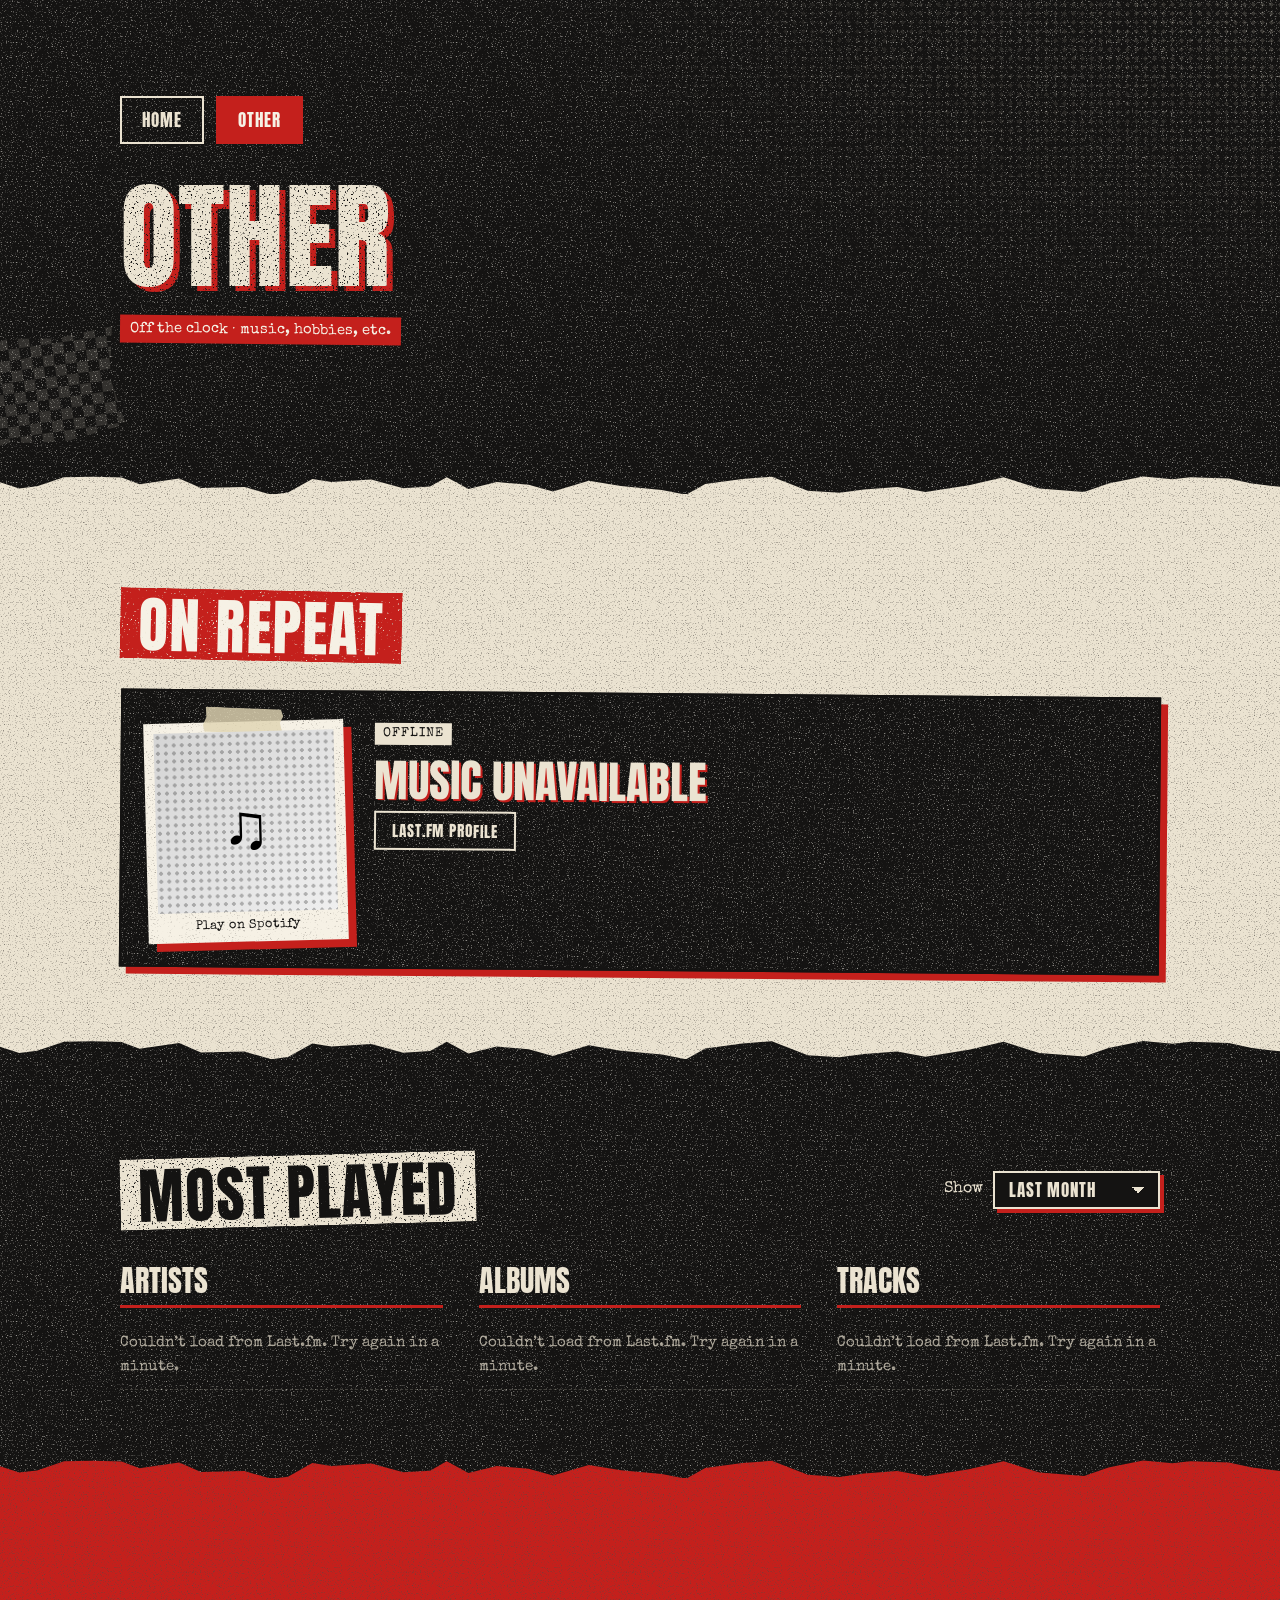
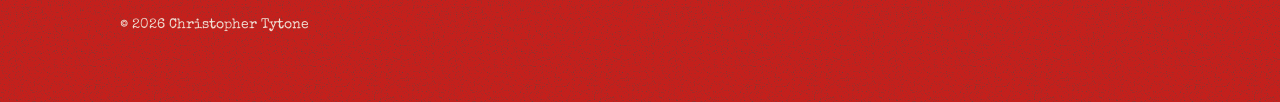
==== commit 78a79c6c: "Rename Fun page to Other, drop Rocket League rank, add project placeholders - Remove the Rocket Leag" ====
--- a/fun.html
+++ b/fun.html
@@ -2,291 +2,12 @@
 <html lang="en">
 <head>
   <meta charset="utf-8">
-  <meta name="viewport" content="width=device-width,initial-scale=1">
-  <title>Fun · Christopher Tytone</title>
-  <meta name="description" content="The non-work stuff: games, hobbies, and whatever else.">
-  <link rel="preconnect" href="https://fonts.googleapis.com">
-  <link rel="preconnect" href="https://fonts.gstatic.com" crossorigin>
-  <link href="https://fonts.googleapis.com/css2?family=Anton&family=Special+Elite&display=swap" rel="stylesheet">
-  <link rel="stylesheet" href="styles.css">
+  <title>Moved</title>
+  <!-- Old URL: the Fun page is now other.html -->
+  <meta http-equiv="refresh" content="0; url=other.html">
+  <link rel="canonical" href="other.html">
 </head>
 <body>
-  <header class="hero hero-compact">
-    <div class="container">
-      <nav class="links site-nav" aria-label="Site">
-        <a class="btn" href="index.html">Home</a>
-        <a class="btn btn-primary" href="fun.html" aria-current="page">Fun</a>
-      </nav>
-      <h1 class="name">Fun Stuff</h1>
-      <p class="subline">Off the clock · games, hobbies, etc.</p>
-    </div>
-  </header>
-
-  <main>
-    <section id="fun" class="section" aria-label="Fun stuff">
-      <div class="container fun-grid">
-
-        <div class="fun-block" aria-labelledby="fun-heading">
-          <h2 id="fun-heading" class="section-title">Rocket League</h2>
-          <!--
-            Filled in from data/rocket-league.json, which the
-            "Update Rocket League rank" GitHub Action refreshes every 6 hours.
-            If the file can't be loaded, the card shows "Rank unavailable".
-          -->
-          <article class="rank-card" id="rl-card">
-            <p class="label" data-rl="playlist">Ranked Doubles · 2v2</p>
-            <p class="rank-name" data-rl="rank">Rank loading…</p>
-            <p class="rank-division" data-rl="division"></p>
-            <p class="rank-mmr"><span data-rl="mmr">—</span> MMR</p>
-            <p class="rank-meta">Epic: CyGy Ω · as of <time data-rl="updated">—</time></p>
-            <a class="btn btn-small" href="https://rocketleague.tracker.network/rocket-league/profile/epic/CyGy%20%CE%A9/mmr?playlist=11" target="_blank" rel="noopener noreferrer">Live stats on Tracker</a>
-          </article>
-        </div>
-
-        <div class="fun-block fun-block-music" aria-labelledby="music-heading">
-          <h2 id="music-heading" class="section-title">On Repeat</h2>
-          <!-- Filled in live from Last.fm by the script at the bottom of this page -->
-          <article class="np-card" id="np-card">
-            <a class="np-art-wrap" id="np-link" href="https://open.spotify.com/" target="_blank" rel="noopener noreferrer">
-              <img class="np-art" id="np-art" alt="" width="300" height="300" hidden>
-              <div class="np-art placeholder" id="np-art-placeholder" aria-hidden="true">♫</div>
-              <span class="np-play" aria-hidden="true">Play on Spotify</span>
-            </a>
-            <div class="np-body">
-              <p class="label" id="np-status">Loading…</p>
-              <p class="np-track" id="np-track">—</p>
-              <p class="np-artist" id="np-artist"></p>
-              <ol class="np-recent" id="np-recent" aria-label="Recently played"></ol>
-              <a class="btn btn-small" id="np-profile" href="https://www.last.fm/" target="_blank" rel="noopener noreferrer">Last.fm profile</a>
-            </div>
-          </article>
-        </div>
-
-      </div>
-    </section>
-
-    <section id="charts" class="section" aria-labelledby="charts-heading">
-      <div class="container">
-        <div class="charts-head">
-          <h2 id="charts-heading" class="section-title">Most Played</h2>
-          <label class="period-picker">
-            <span>Show</span>
-            <select id="period">
-              <option value="7day">Last 7 days</option>
-              <option value="1month" selected>Last month</option>
-              <option value="3month">Last 3 months</option>
-              <option value="6month">Last 6 months</option>
-              <option value="12month">Last year</option>
-              <option value="overall">All time</option>
-            </select>
-          </label>
-        </div>
-
-        <!-- Filled in from Last.fm top artists / albums / tracks for the chosen period -->
-        <div class="charts-grid" aria-live="polite">
-          <div class="chart">
-            <h3>Artists</h3>
-            <ol class="chart-list" id="chart-artists"></ol>
-          </div>
-          <div class="chart">
-            <h3>Albums</h3>
-            <ol class="chart-list" id="chart-albums"></ol>
-          </div>
-          <div class="chart">
-            <h3>Tracks</h3>
-            <ol class="chart-list" id="chart-tracks"></ol>
-          </div>
-        </div>
-      </div>
-    </section>
-  </main>
-
-  <footer id="contact" class="section">
-    <div class="container">
-      <p class="small">© <span id="year"></span> Christopher Tytone</p>
-    </div>
-  </footer>
-
-  <script>
-    document.getElementById('year').textContent = new Date().getFullYear();
-
-    // Rocket League rank, written by the GitHub Action
-    fetch('data/rocket-league.json', { cache: 'no-cache' })
-      .then(r => r.ok ? r.json() : Promise.reject(r.status))
-      .then(d => {
-        const set = (k, v) => { const el = document.querySelector(`[data-rl="${k}"]`); if (el && v != null) el.textContent = v; };
-        set('playlist', d.playlist);
-        set('rank', d.rank);
-        set('division', d.division);
-        set('mmr', d.mmr != null ? Number(d.mmr).toLocaleString() : null);
-        if (d.updated) {
-          const t = document.querySelector('[data-rl="updated"]');
-          t.dateTime = d.updated;
-          t.textContent = new Date(d.updated).toLocaleDateString(undefined, { month: 'short', day: 'numeric', year: 'numeric' });
-        }
-      })
-      .catch(() => {
-        document.querySelector('[data-rl="rank"]').textContent = 'Rank unavailable';
-      });
-
-    // Last.fm now playing. The API key is a read-only public key (fine to
-    // ship in the page); never put the Last.fm "shared secret" here.
-    const LASTFM_USER = 'ctytone';
-    const LASTFM_KEY = '8ba0504ce48da1bf2ca8a270a9230cf9';
-
-    const $ = id => document.getElementById(id);
-    $('np-profile').href = `https://www.last.fm/user/${encodeURIComponent(LASTFM_USER)}`;
-
-    function timeAgo(unix) {
-      const s = Math.floor(Date.now() / 1000) - unix;
-      if (s < 3600) return `${Math.max(1, Math.floor(s / 60))} min ago`;
-      if (s < 86400) return `${Math.floor(s / 3600)} hr ago`;
-      return `${Math.floor(s / 86400)} days ago`;
-    }
-
-    function loadNowPlaying() {
-      const url = 'https://ws.audioscrobbler.com/2.0/?method=user.getrecenttracks&format=json&limit=5'
-        + `&user=${encodeURIComponent(LASTFM_USER)}&api_key=${encodeURIComponent(LASTFM_KEY)}`;
-      fetch(url)
-        .then(r => r.json())
-        .then(d => {
-          const tracks = d?.recenttracks?.track;
-          if (!tracks || !tracks.length) throw new Error(d?.message || 'No tracks');
-          const [first, ...rest] = tracks;
-          const live = first['@attr']?.nowplaying === 'true';
-
-          $('np-status').textContent = live
-            ? 'Now playing'
-            : `Last played · ${first.date ? timeAgo(Number(first.date.uts)) : ''}`;
-          $('np-card').classList.toggle('is-live', live);
-          $('np-track').textContent = first.name;
-          $('np-artist').textContent = first.artist['#text'];
-
-          // Last.fm returns an empty string or a grey star placeholder when there's no art
-          const art = first.image?.find(i => i.size === 'extralarge')?.['#text'];
-          const hasArt = art && !art.includes('2a96cbd8b46e442fc41c2b86b821562f');
-          $('np-art').hidden = !hasArt;
-          $('np-art-placeholder').hidden = hasArt;
-          if (hasArt) $('np-art').src = art;
-
-          // No Spotify API without a server, so link to a Spotify search for
-          // "track artist"; the song is almost always the top result.
-          const artist = first.artist['#text'];
-          $('np-link').href = `https://open.spotify.com/search/${encodeURIComponent(`${first.name} ${artist}`)}`;
-          $('np-link').setAttribute('aria-label', `Play ${first.name} by ${artist} on Spotify`);
-
-          $('np-recent').replaceChildren(...rest.slice(0, 4).map(t => {
-            const li = document.createElement('li');
-            li.textContent = `${t.name} — ${t.artist['#text']}`;
-            return li;
-          }));
-        })
-        .catch(() => {
-          $('np-status').textContent = 'Offline';
-          $('np-track').textContent = 'Music unavailable';
-        });
-    }
-    loadNowPlaying();
-    setInterval(loadNowPlaying, 60000);
-
-    // Most played: top artists, albums and tracks for the chosen period
-    const CHART_LIMIT = 5;
-    const NO_ART = '2a96cbd8b46e442fc41c2b86b821562f'; // Last.fm's blank star image
-    const chartCache = {};
-
-    function lastfm(method, period) {
-      const url = `https://ws.audioscrobbler.com/2.0/?method=user.${method}&format=json`
-        + `&user=${encodeURIComponent(LASTFM_USER)}&api_key=${encodeURIComponent(LASTFM_KEY)}`
-        + `&period=${period}&limit=${CHART_LIMIT}`;
-      return fetch(url).then(r => r.json()).then(d => {
-        if (d.error) throw new Error(d.message);
-        return d;
-      });
-    }
-
-    function chartItem({ title, sub, plays, art }) {
-      const li = document.createElement('li');
-      // Albums always get an art slot (blank square if Last.fm has none) so rows line up
-      if (art !== undefined) {
-        const img = document.createElement(art ? 'img' : 'div');
-        img.className = art ? 'chart-art' : 'chart-art placeholder';
-        if (art) {
-          img.src = art;
-          img.alt = '';
-          img.width = 48; img.height = 48;
-          img.loading = 'lazy';
-        }
-        li.append(img);
-      }
-      const text = document.createElement('div');
-      text.className = 'chart-text';
-      const t = document.createElement('span');
-      t.className = 'chart-title';
-      t.textContent = title;
-      text.append(t);
-      if (sub) {
-        const s = document.createElement('span');
-        s.className = 'chart-sub';
-        s.textContent = sub;
-        text.append(s);
-      }
-      const p = document.createElement('span');
-      p.className = 'chart-plays';
-      p.textContent = `${Number(plays).toLocaleString()} ${plays == 1 ? 'play' : 'plays'}`;
-      li.append(text, p);
-      return li;
-    }
-
-    function fillChart(id, items) {
-      const list = $(id);
-      if (!items.length) {
-        const li = document.createElement('li');
-        li.className = 'chart-empty';
-        li.textContent = 'Nothing played in this period.';
-        list.replaceChildren(li);
-        return;
-      }
-      list.replaceChildren(...items.map(chartItem));
-    }
-
-    function setChartStatus(text) {
-      for (const id of ['chart-artists', 'chart-albums', 'chart-tracks']) {
-        const li = document.createElement('li');
-        li.className = 'chart-empty';
-        li.textContent = text;
-        $(id).replaceChildren(li);
-      }
-    }
-
-    function loadCharts(period) {
-      if (!chartCache[period]) {
-        setChartStatus('Loading…');
-        chartCache[period] = Promise.all([
-          lastfm('gettopartists', period),
-          lastfm('gettopalbums', period),
-          lastfm('gettoptracks', period),
-        ]).catch(err => { delete chartCache[period]; throw err; });
-      }
-      chartCache[period]
-        .then(([a, al, t]) => {
-          if ($('period').value !== period) return; // user picked another period meanwhile
-          fillChart('chart-artists', (a.topartists?.artist ?? []).map(x => ({
-            title: x.name, plays: x.playcount,
-          })));
-          fillChart('chart-albums', (al.topalbums?.album ?? []).map(x => {
-            const art = x.image?.find(i => i.size === 'large')?.['#text'];
-            return { title: x.name, sub: x.artist?.name, plays: x.playcount,
-                     art: art && !art.includes(NO_ART) ? art : '' };
-          }));
-          fillChart('chart-tracks', (t.toptracks?.track ?? []).map(x => ({
-            title: x.name, sub: x.artist?.name, plays: x.playcount,
-          })));
-        })
-        .catch(() => setChartStatus('Couldn’t load from Last.fm. Try again in a minute.'));
-    }
-
-    $('period').addEventListener('change', e => loadCharts(e.target.value));
-    loadCharts($('period').value);
-  </script>
+  <p>This page moved to <a href="other.html">other.html</a>.</p>
 </body>
 </html>
